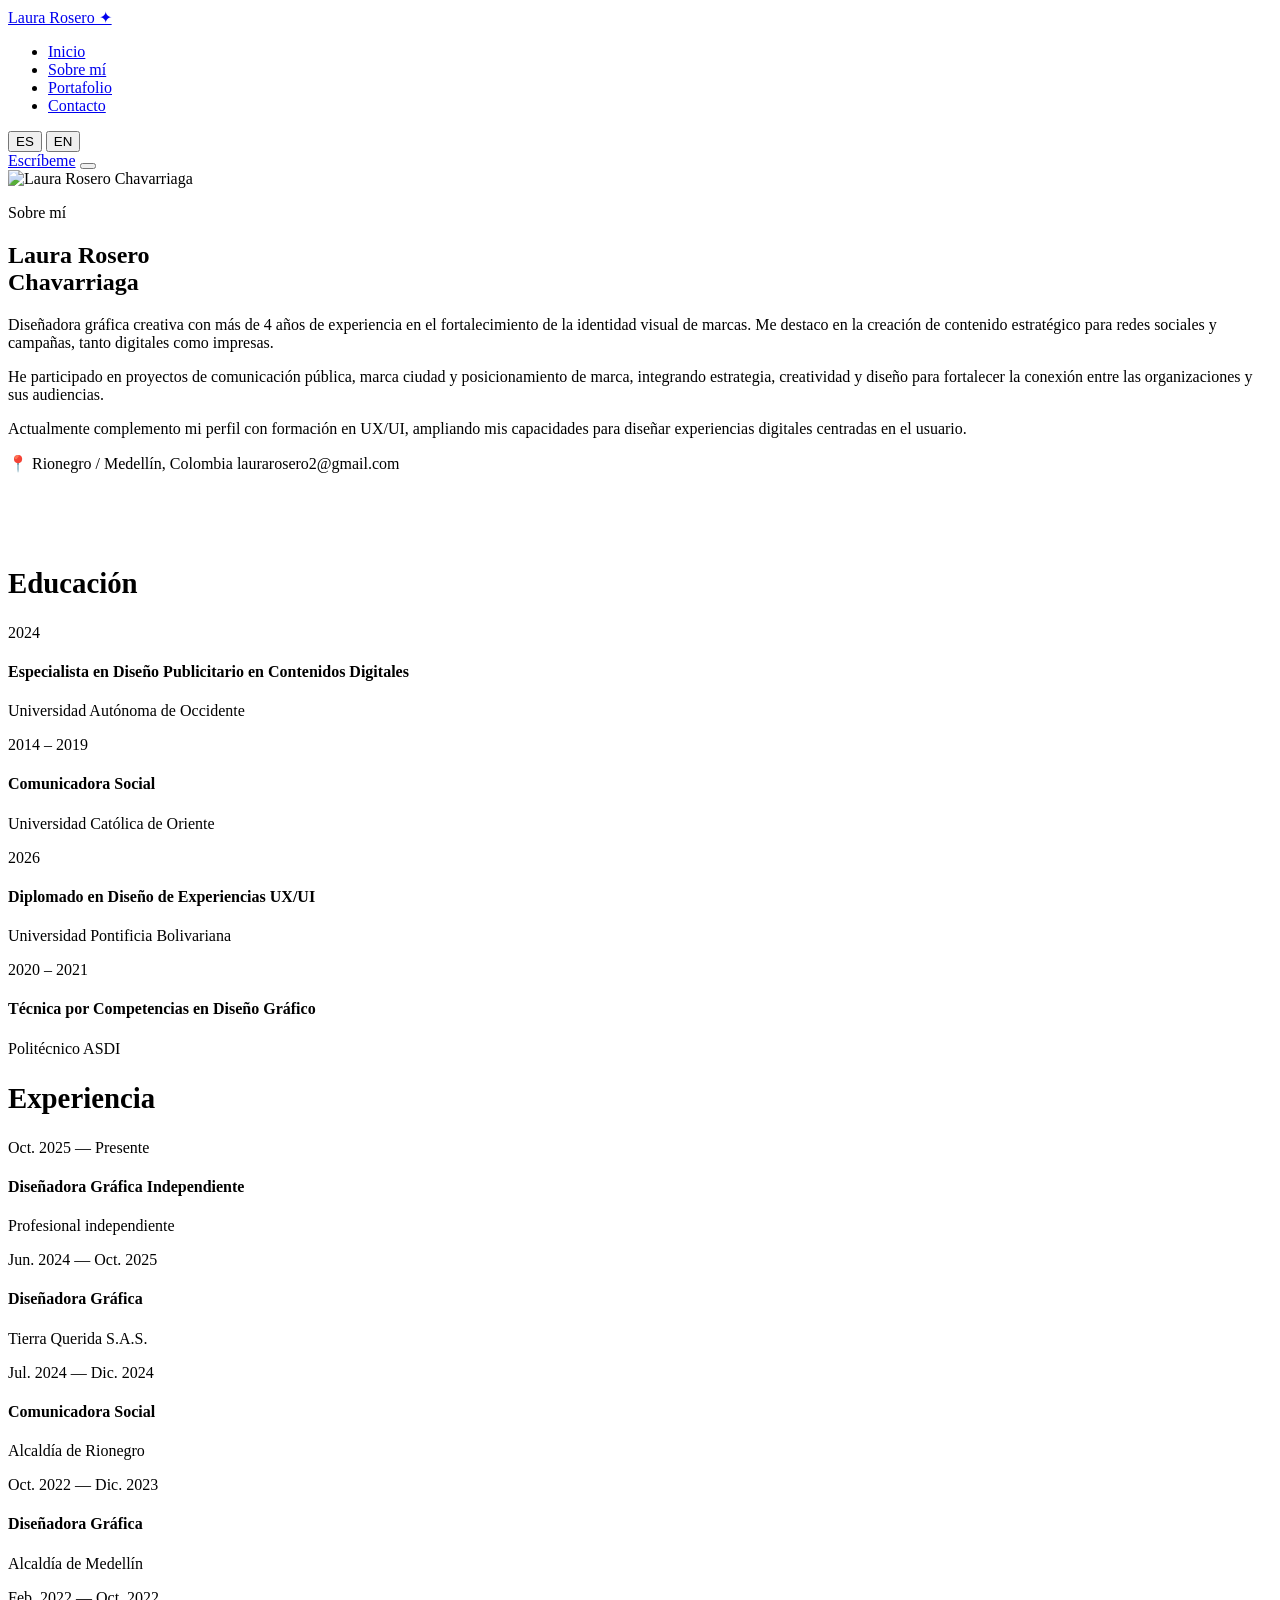
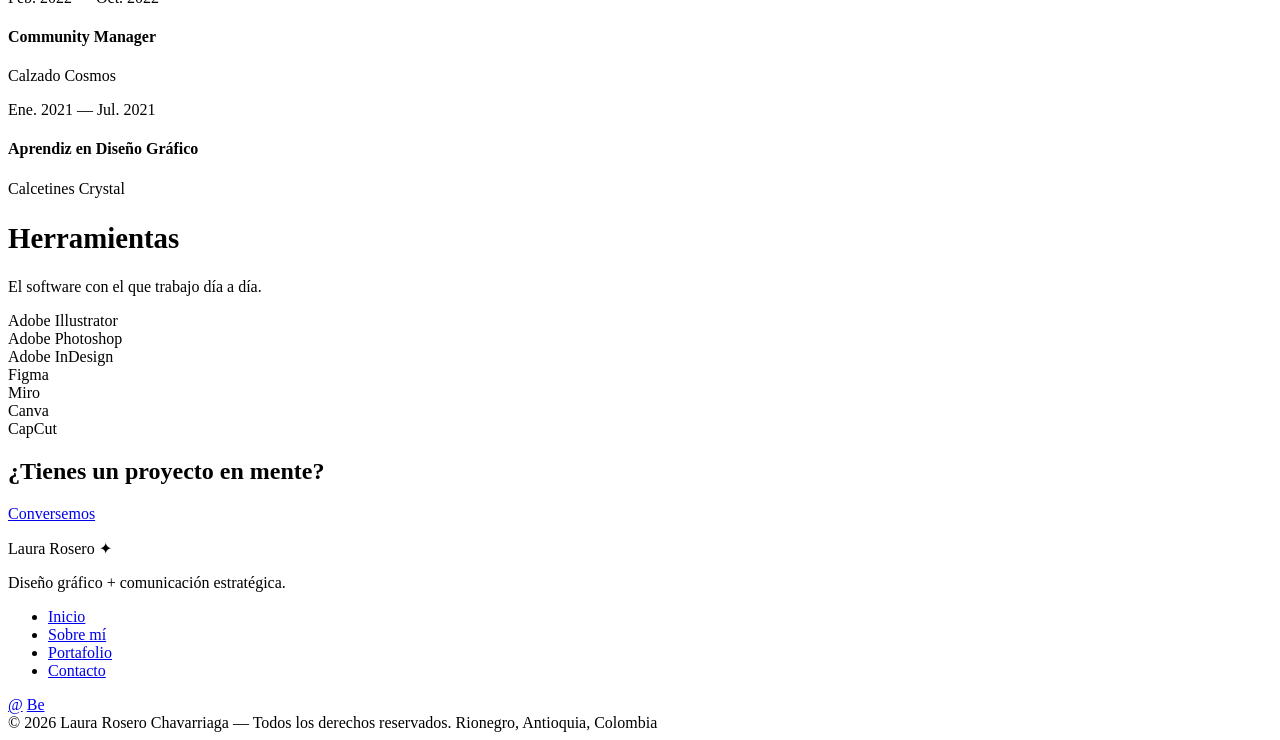
==== about.html @ a619735c "Create about.html" ====
<!DOCTYPE html>
<html lang="es">
<head>
<meta charset="UTF-8">
<meta name="viewport" content="width=device-width, initial-scale=1.0">
<title>Sobre mí — Laura Rosero Chavarriaga</title>
<meta name="description" content="Conoce a Laura Rosero Chavarriaga: comunicadora social y diseñadora gráfica, su formación, experiencia y herramientas de trabajo.">
<link rel="stylesheet" href="styles.css">
</head>
<body>

<header class="site-header">
  <div class="wrap nav">
    <a href="index.html" class="logo">Laura Rosero ✦</a>
    <ul class="nav-links">
      <li><a href="index.html" data-i18n="nav_home">Inicio</a></li>
      <li><a href="about.html" class="active" data-i18n="nav_about">Sobre mí</a></li>
      <li><a href="portfolio.html" data-i18n="nav_portfolio">Portafolio</a></li>
      <li><a href="contact.html" data-i18n="nav_contact">Contacto</a></li>
    </ul>
    <div class="nav-right">
      <div class="lang-toggle">
        <button data-lang="es">ES</button>
        <button data-lang="en">EN</button>
      </div>
      <a href="contact.html" class="nav-cta" data-i18n="nav_cta">Escríbeme</a>
      <button class="burger" aria-label="Menu"><span></span><span></span><span></span></button>
    </div>
  </div>
</header>

<section style="background:var(--pink); padding-bottom:70px;">
  <div class="wrap about-hero">
    <img src="images/laura-portrait.jpg" alt="Laura Rosero Chavarriaga">
    <div>
      <p class="eyebrow" data-i18n="about_eyebrow">Sobre mí</p>
      <h1 data-i18n="about_title">Laura Rosero<br>Chavarriaga</h1>
      <p data-i18n="about_p1">Diseñadora gráfica creativa con más de 4 años de experiencia en el fortalecimiento de la identidad visual de marcas. Me destaco en la creación de contenido estratégico para redes sociales y campañas, tanto digitales como impresas.</p>
      <p data-i18n="about_p2">He participado en proyectos de comunicación pública, marca ciudad y posicionamiento de marca, integrando estrategia, creatividad y diseño para fortalecer la conexión entre las organizaciones y sus audiencias.</p>
      <p data-i18n="about_p3">Actualmente complemento mi perfil con formación en UX/UI, ampliando mis capacidades para diseñar experiencias digitales centradas en el usuario.</p>
      <div class="pill-row">
        <span class="pill" data-i18n="about_location">📍 Rionegro / Medellín, Colombia</span>
        <span class="pill">laurarosero2@gmail.com</span>
      </div>
    </div>
  </div>
</section>

<section>
  <div class="wrap two-col">
    <div>
      <h2 class="section-title" data-i18n="edu_title" style="font-size:1.8rem;">Educación</h2>
      <div class="timeline">
        <div class="timeline-item">
          <p class="when" data-i18n="edu_1_when">2024</p>
          <h4 data-i18n="edu_1_title">Especialista en Diseño Publicitario en Contenidos Digitales</h4>
          <p data-i18n="edu_1_where">Universidad Autónoma de Occidente</p>
        </div>
        <div class="timeline-item">
          <p class="when" data-i18n="edu_2_when">2014 – 2019</p>
          <h4 data-i18n="edu_2_title">Comunicadora Social</h4>
          <p data-i18n="edu_2_where">Universidad Católica de Oriente</p>
        </div>
        <div class="timeline-item">
          <p class="when" data-i18n="edu_3_when">2026</p>
          <h4 data-i18n="edu_3_title">Diplomado en Diseño de Experiencias UX/UI</h4>
          <p data-i18n="edu_3_where">Universidad Pontificia Bolivariana</p>
        </div>
        <div class="timeline-item">
          <p class="when" data-i18n="edu_4_when">2020 – 2021</p>
          <h4 data-i18n="edu_4_title">Técnica por Competencias en Diseño Gráfico</h4>
          <p data-i18n="edu_4_where">Politécnico ASDI</p>
        </div>
      </div>
    </div>

    <div>
      <h2 class="section-title" data-i18n="exp_title" style="font-size:1.8rem;">Experiencia</h2>
      <div class="timeline">
        <div class="timeline-item">
          <p class="when" data-i18n="exp_1_when">Oct. 2025 — Presente</p>
          <h4 data-i18n="exp_1_title">Diseñadora Gráfica Independiente</h4>
          <p data-i18n="exp_1_where">Profesional independiente</p>
        </div>
        <div class="timeline-item">
          <p class="when" data-i18n="exp_2_when">Jun. 2024 — Oct. 2025</p>
          <h4 data-i18n="exp_2_title">Diseñadora Gráfica</h4>
          <p data-i18n="exp_2_where">Tierra Querida S.A.S.</p>
        </div>
        <div class="timeline-item">
          <p class="when" data-i18n="exp_3_when">Jul. 2024 — Dic. 2024</p>
          <h4 data-i18n="exp_3_title">Comunicadora Social</h4>
          <p data-i18n="exp_3_where">Alcaldía de Rionegro</p>
        </div>
        <div class="timeline-item">
          <p class="when" data-i18n="exp_4_when">Oct. 2022 — Dic. 2023</p>
          <h4 data-i18n="exp_4_title">Diseñadora Gráfica</h4>
          <p data-i18n="exp_4_where">Alcaldía de Medellín</p>
        </div>
        <div class="timeline-item">
          <p class="when" data-i18n="exp_5_when">Feb. 2022 — Oct. 2022</p>
          <h4 data-i18n="exp_5_title">Community Manager</h4>
          <p data-i18n="exp_5_where">Calzado Cosmos</p>
        </div>
        <div class="timeline-item">
          <p class="when" data-i18n="exp_6_when">Ene. 2021 — Jul. 2021</p>
          <h4 data-i18n="exp_6_title">Aprendiz en Diseño Gráfico</h4>
          <p data-i18n="exp_6_where">Calcetines Crystal</p>
        </div>
      </div>
    </div>
  </div>
</section>

<section style="padding-top:0;">
  <div class="wrap">
    <h2 class="section-title" data-i18n="tools_title" style="font-size:1.8rem;">Herramientas</h2>
    <p class="section-desc" data-i18n="tools_desc">El software con el que trabajo día a día.</p>
    <div class="tools-grid">
      <div class="tool-card">Adobe Illustrator</div>
      <div class="tool-card">Adobe Photoshop</div>
      <div class="tool-card">Adobe InDesign</div>
      <div class="tool-card">Figma</div>
      <div class="tool-card">Miro</div>
      <div class="tool-card">Canva</div>
      <div class="tool-card">CapCut</div>
    </div>
  </div>
</section>

<section style="padding-top:0;">
  <div class="wrap">
    <div class="cta-band">
      <h2 data-i18n="cta_band_title">¿Tienes un proyecto en mente?</h2>
      <a href="contact.html" class="btn btn-primary" data-i18n="cta_band_btn">Conversemos</a>
    </div>
  </div>
</section>

<footer class="site-footer">
  <div class="wrap">
    <div class="footer-grid">
      <div>
        <p class="footer-name">Laura Rosero ✦</p>
        <p data-i18n="footer_tagline" style="color:var(--charcoal-soft); margin-top:6px;">Diseño gráfico + comunicación estratégica.</p>
      </div>
      <ul class="footer-links">
        <li><a href="index.html" data-i18n="nav_home">Inicio</a></li>
        <li><a href="about.html" data-i18n="nav_about">Sobre mí</a></li>
        <li><a href="portfolio.html" data-i18n="nav_portfolio">Portafolio</a></li>
        <li><a href="contact.html" data-i18n="nav_contact">Contacto</a></li>
      </ul>
      <div class="footer-social">
        <a class="social-pill" href="mailto:laurarosero2@gmail.com" aria-label="Email">@</a>
        <a class="social-pill" href="#" aria-label="Behance">Be</a>
      </div>
    </div>
    <div class="footer-bottom">
      <span>© 2026 Laura Rosero Chavarriaga — <span data-i18n="footer_rights">Todos los derechos reservados.</span></span>
      <span>Rionegro, Antioquia, Colombia</span>
    </div>
  </div>
</footer>

<script src="i18n.js"></script>
</body>
</html>
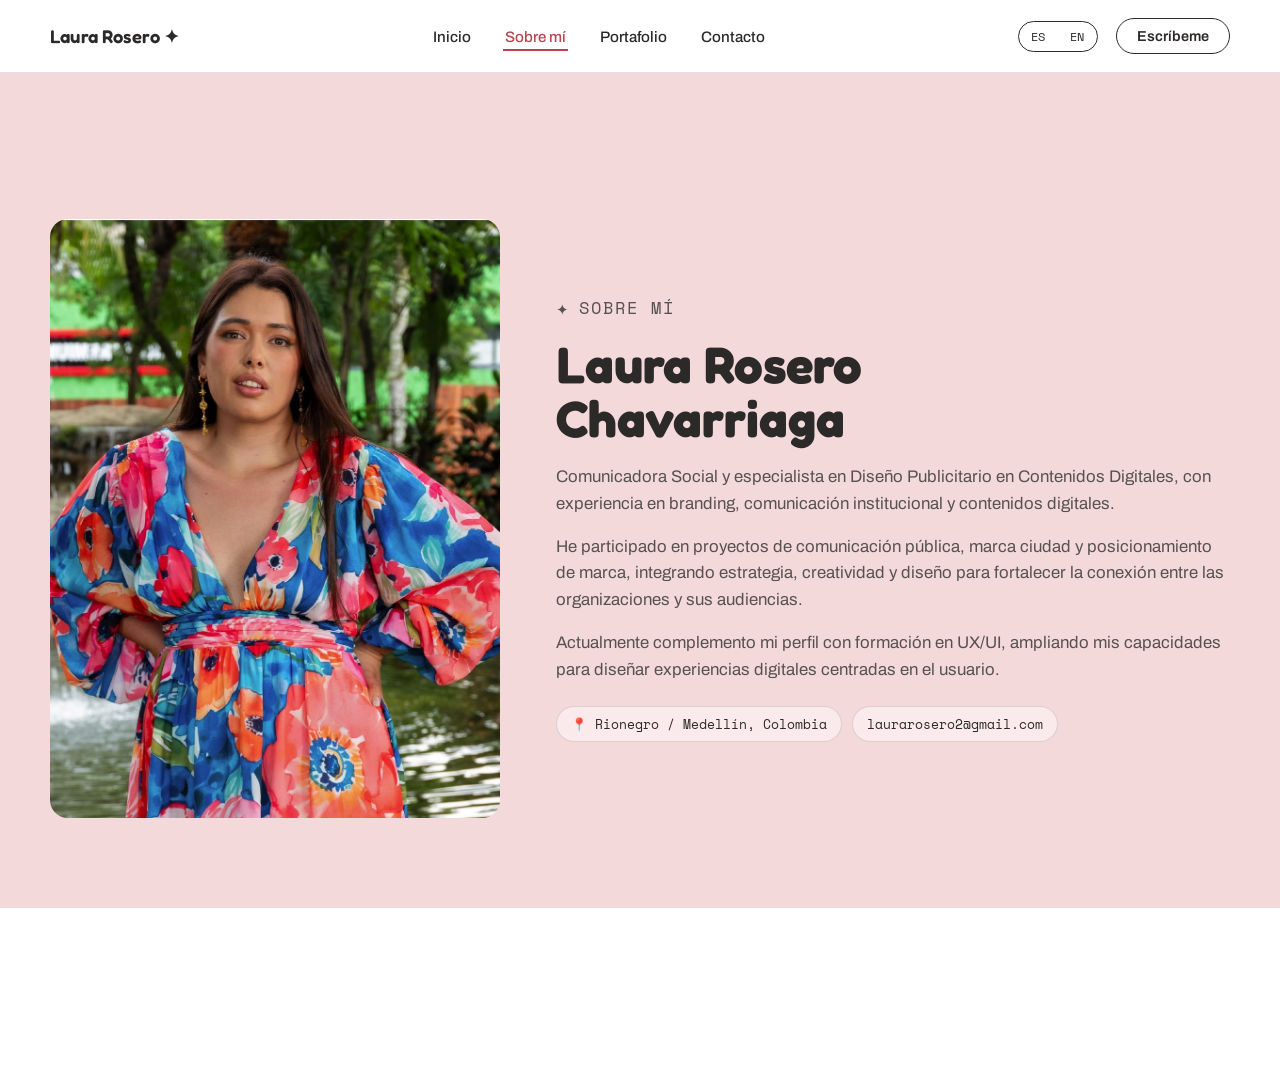
==== commit a0e2bf24: "Update about.html" ====
--- a/about.html
+++ b/about.html
@@ -35,7 +35,7 @@
     <div>
       <p class="eyebrow" data-i18n="about_eyebrow">Sobre mí</p>
       <h1 data-i18n="about_title">Laura Rosero<br>Chavarriaga</h1>
-      <p data-i18n="about_p1">Diseñadora gráfica creativa con más de 4 años de experiencia en el fortalecimiento de la identidad visual de marcas. Me destaco en la creación de contenido estratégico para redes sociales y campañas, tanto digitales como impresas.</p>
+      <p data-i18n="about_p1">Comunicadora Social y especialista en Diseño Publicitario en Contenidos Digitales, con experiencia en branding, comunicación institucional y contenidos digitales.</p>
       <p data-i18n="about_p2">He participado en proyectos de comunicación pública, marca ciudad y posicionamiento de marca, integrando estrategia, creatividad y diseño para fortalecer la conexión entre las organizaciones y sus audiencias.</p>
       <p data-i18n="about_p3">Actualmente complemento mi perfil con formación en UX/UI, ampliando mis capacidades para diseñar experiencias digitales centradas en el usuario.</p>
       <div class="pill-row">
@@ -47,121 +47,3 @@
 </section>
 
 <section>
-  <div class="wrap two-col">
-    <div>
-      <h2 class="section-title" data-i18n="edu_title" style="font-size:1.8rem;">Educación</h2>
-      <div class="timeline">
-        <div class="timeline-item">
-          <p class="when" data-i18n="edu_1_when">2024</p>
-          <h4 data-i18n="edu_1_title">Especialista en Diseño Publicitario en Contenidos Digitales</h4>
-          <p data-i18n="edu_1_where">Universidad Autónoma de Occidente</p>
-        </div>
-        <div class="timeline-item">
-          <p class="when" data-i18n="edu_2_when">2014 – 2019</p>
-          <h4 data-i18n="edu_2_title">Comunicadora Social</h4>
-          <p data-i18n="edu_2_where">Universidad Católica de Oriente</p>
-        </div>
-        <div class="timeline-item">
-          <p class="when" data-i18n="edu_3_when">2026</p>
-          <h4 data-i18n="edu_3_title">Diplomado en Diseño de Experiencias UX/UI</h4>
-          <p data-i18n="edu_3_where">Universidad Pontificia Bolivariana</p>
-        </div>
-        <div class="timeline-item">
-          <p class="when" data-i18n="edu_4_when">2020 – 2021</p>
-          <h4 data-i18n="edu_4_title">Técnica por Competencias en Diseño Gráfico</h4>
-          <p data-i18n="edu_4_where">Politécnico ASDI</p>
-        </div>
-      </div>
-    </div>
-
-    <div>
-      <h2 class="section-title" data-i18n="exp_title" style="font-size:1.8rem;">Experiencia</h2>
-      <div class="timeline">
-        <div class="timeline-item">
-          <p class="when" data-i18n="exp_1_when">Oct. 2025 — Presente</p>
-          <h4 data-i18n="exp_1_title">Diseñadora Gráfica Independiente</h4>
-          <p data-i18n="exp_1_where">Profesional independiente</p>
-        </div>
-        <div class="timeline-item">
-          <p class="when" data-i18n="exp_2_when">Jun. 2024 — Oct. 2025</p>
-          <h4 data-i18n="exp_2_title">Diseñadora Gráfica</h4>
-          <p data-i18n="exp_2_where">Tierra Querida S.A.S.</p>
-        </div>
-        <div class="timeline-item">
-          <p class="when" data-i18n="exp_3_when">Jul. 2024 — Dic. 2024</p>
-          <h4 data-i18n="exp_3_title">Comunicadora Social</h4>
-          <p data-i18n="exp_3_where">Alcaldía de Rionegro</p>
-        </div>
-        <div class="timeline-item">
-          <p class="when" data-i18n="exp_4_when">Oct. 2022 — Dic. 2023</p>
-          <h4 data-i18n="exp_4_title">Diseñadora Gráfica</h4>
-          <p data-i18n="exp_4_where">Alcaldía de Medellín</p>
-        </div>
-        <div class="timeline-item">
-          <p class="when" data-i18n="exp_5_when">Feb. 2022 — Oct. 2022</p>
-          <h4 data-i18n="exp_5_title">Community Manager</h4>
-          <p data-i18n="exp_5_where">Calzado Cosmos</p>
-        </div>
-        <div class="timeline-item">
-          <p class="when" data-i18n="exp_6_when">Ene. 2021 — Jul. 2021</p>
-          <h4 data-i18n="exp_6_title">Aprendiz en Diseño Gráfico</h4>
-          <p data-i18n="exp_6_where">Calcetines Crystal</p>
-        </div>
-      </div>
-    </div>
-  </div>
-</section>
-
-<section style="padding-top:0;">
-  <div class="wrap">
-    <h2 class="section-title" data-i18n="tools_title" style="font-size:1.8rem;">Herramientas</h2>
-    <p class="section-desc" data-i18n="tools_desc">El software con el que trabajo día a día.</p>
-    <div class="tools-grid">
-      <div class="tool-card">Adobe Illustrator</div>
-      <div class="tool-card">Adobe Photoshop</div>
-      <div class="tool-card">Adobe InDesign</div>
-      <div class="tool-card">Figma</div>
-      <div class="tool-card">Miro</div>
-      <div class="tool-card">Canva</div>
-      <div class="tool-card">CapCut</div>
-    </div>
-  </div>
-</section>
-
-<section style="padding-top:0;">
-  <div class="wrap">
-    <div class="cta-band">
-      <h2 data-i18n="cta_band_title">¿Tienes un proyecto en mente?</h2>
-      <a href="contact.html" class="btn btn-primary" data-i18n="cta_band_btn">Conversemos</a>
-    </div>
-  </div>
-</section>
-
-<footer class="site-footer">
-  <div class="wrap">
-    <div class="footer-grid">
-      <div>
-        <p class="footer-name">Laura Rosero ✦</p>
-        <p data-i18n="footer_tagline" style="color:var(--charcoal-soft); margin-top:6px;">Diseño gráfico + comunicación estratégica.</p>
-      </div>
-      <ul class="footer-links">
-        <li><a href="index.html" data-i18n="nav_home">Inicio</a></li>
-        <li><a href="about.html" data-i18n="nav_about">Sobre mí</a></li>
-        <li><a href="portfolio.html" data-i18n="nav_portfolio">Portafolio</a></li>
-        <li><a href="contact.html" data-i18n="nav_contact">Contacto</a></li>
-      </ul>
-      <div class="footer-social">
-        <a class="social-pill" href="mailto:laurarosero2@gmail.com" aria-label="Email">@</a>
-        <a class="social-pill" href="#" aria-label="Behance">Be</a>
-      </div>
-    </div>
-    <div class="footer-bottom">
-      <span>© 2026 Laura Rosero Chavarriaga — <span data-i18n="footer_rights">Todos los derechos reservados.</span></span>
-      <span>Rionegro, Antioquia, Colombia</span>
-    </div>
-  </div>
-</footer>
-
-<script src="i18n.js"></script>
-</body>
-</html>
--- a/styles.css
+++ b/styles.css
@@ -0,0 +1,639 @@
+/* ===========================================================
+   Laura Rosero — Portfolio site
+   Palette: blush pink / charcoal / white, taken straight from
+   Laura's own PDF portfolio deck.
+   =========================================================== */
+
+@import url('https://fonts.googleapis.com/css2?family=Fredoka:wght@500;600;700&family=Archivo:ital,wght@0,400;0,500;0,600;0,700;1,400&family=Space+Mono:wght@400;700&display=swap');
+
+:root{
+  --pink: #f4d9db;
+  --pink-soft: #faeaeb;
+  --pink-deep: #e7b3b8;
+  --charcoal: #2c2a29;
+  --charcoal-soft: #57524f;
+  --white: #ffffff;
+  --line: rgba(44,42,41,0.14);
+  --accent: #b5464f; /* deep rose, used sparingly for CTAs/links on hover */
+
+  --font-display: 'Fredoka', ui-rounded, sans-serif;
+  --font-body: 'Archivo', 'Helvetica Neue', Arial, sans-serif;
+  --font-mono: 'Space Mono', monospace;
+
+  --maxw: 1180px;
+}
+
+*{ box-sizing: border-box; }
+html{ scroll-behavior: smooth; }
+
+body{
+  margin:0;
+  font-family: var(--font-body);
+  color: var(--charcoal);
+  background: var(--white);
+  -webkit-font-smoothing: antialiased;
+}
+
+img{ max-width:100%; display:block; }
+a{ color:inherit; text-decoration:none; }
+
+.wrap{
+  max-width: var(--maxw);
+  margin: 0 auto;
+  padding: 0 32px;
+}
+
+/* ---------- focus states ---------- */
+a:focus-visible, button:focus-visible{
+  outline: 2px solid var(--charcoal);
+  outline-offset: 3px;
+}
+
+@media (prefers-reduced-motion: reduce){
+  *{ animation-duration: 0.01ms !important; animation-iteration-count: 1 !important; transition-duration: 0.01ms !important; scroll-behavior: auto !important; }
+}
+
+/* ---------- header / nav ---------- */
+.site-header{
+  position: sticky;
+  top:0;
+  z-index: 50;
+  background: rgba(255,255,255,0.88);
+  backdrop-filter: blur(10px);
+  border-bottom: 1px solid var(--line);
+}
+
+.nav{
+  display:flex;
+  align-items:center;
+  justify-content: space-between;
+  padding: 18px 0;
+}
+
+.logo{
+  font-family: var(--font-display);
+  font-weight:600;
+  font-size: 1.15rem;
+  letter-spacing: 0.01em;
+}
+
+.nav-links{
+  display:flex;
+  align-items:center;
+  gap: 30px;
+  list-style:none;
+  margin:0; padding:0;
+}
+
+.nav-links a{
+  font-size: 0.95rem;
+  font-weight: 500;
+  position: relative;
+  padding: 4px 2px;
+}
+
+.nav-links a.active{ color: var(--accent); }
+
+.nav-links a::after{
+  content:"";
+  position:absolute;
+  left:0; right:0; bottom:-2px;
+  height:2px;
+  background: var(--accent);
+  transform: scaleX(0);
+  transform-origin: left;
+  transition: transform .25s ease;
+}
+.nav-links a:hover::after, .nav-links a.active::after{ transform: scaleX(1); }
+
+.lang-toggle{
+  display:flex;
+  border:1px solid var(--charcoal);
+  border-radius: 999px;
+  overflow:hidden;
+  font-family: var(--font-mono);
+  font-size: 0.72rem;
+}
+.lang-toggle button{
+  background:none; border:none; cursor:pointer;
+  padding: 6px 12px;
+  color: var(--charcoal);
+  font-family: inherit;
+  font-size: inherit;
+  letter-spacing: 0.05em;
+}
+.lang-toggle button.active{
+  background: var(--charcoal);
+  color: var(--white);
+}
+
+.nav-cta{
+  display:inline-block;
+  border: 1.5px solid var(--charcoal);
+  border-radius: 999px;
+  padding: 9px 20px;
+  font-size: 0.9rem;
+  font-weight: 600;
+  transition: background .2s ease, color .2s ease;
+}
+.nav-cta:hover{ background: var(--charcoal); color: var(--white); }
+
+.nav-right{ display:flex; align-items:center; gap:18px; }
+
+.burger{
+  display:none;
+  background:none;
+  border:none;
+  cursor:pointer;
+  padding: 6px;
+}
+.burger span{
+  display:block;
+  width:24px; height:2px;
+  background: var(--charcoal);
+  margin: 5px 0;
+}
+
+/* ---------- footer ---------- */
+.site-footer{
+  border-top: 1px solid var(--line);
+  padding: 48px 0 32px;
+  margin-top: 120px;
+}
+.footer-grid{
+  display:flex;
+  flex-wrap:wrap;
+  gap: 24px;
+  justify-content:space-between;
+  align-items:flex-end;
+}
+.footer-name{
+  font-family: var(--font-display);
+  font-weight:600;
+  font-size: 1.4rem;
+}
+.footer-links{
+  display:flex;
+  gap: 22px;
+  list-style:none;
+  padding:0; margin:0;
+  font-size: 0.92rem;
+}
+.footer-social{
+  display:flex;
+  gap:14px;
+}
+.social-pill{
+  width:38px; height:38px;
+  border-radius:50%;
+  border: 1px solid var(--charcoal);
+  display:flex; align-items:center; justify-content:center;
+  font-size: 0.8rem;
+  transition: background .2s ease, color .2s ease;
+}
+.social-pill:hover{ background: var(--charcoal); color:var(--white); }
+.footer-bottom{
+  margin-top: 34px;
+  padding-top: 18px;
+  border-top: 1px solid var(--line);
+  font-size: 0.78rem;
+  color: var(--charcoal-soft);
+  font-family: var(--font-mono);
+  display:flex;
+  justify-content:space-between;
+  flex-wrap:wrap;
+  gap:10px;
+}
+
+/* ---------- eyebrow / labels ---------- */
+.eyebrow{
+  font-family: var(--font-mono);
+  font-size: 0.76rem;
+  letter-spacing: 0.12em;
+  text-transform: uppercase;
+  color: var(--accent);
+  display:flex;
+  align-items:center;
+  gap:8px;
+}
+.eyebrow::before{
+  content:"✦";
+  font-size: 0.9em;
+}
+
+/* ---------- hero ---------- */
+.hero{
+  background: var(--pink);
+  padding: 64px 0 56px;
+}
+.hero-inner{
+  display:grid;
+  grid-template-columns: 1.15fr 0.85fr;
+  gap: 48px;
+  align-items:center;
+  padding-top: 30px;
+}
+.hero h1{
+  font-family: var(--font-display);
+  font-weight: 700;
+  font-size: clamp(2.6rem, 5.4vw, 4.6rem);
+  line-height: 0.98;
+  margin: 14px 0 20px;
+  letter-spacing: -0.01em;
+}
+.hero p.lede{
+  font-size: 1.1rem;
+  max-width: 46ch;
+  color: var(--charcoal-soft);
+  margin: 0 0 28px;
+  line-height:1.55;
+}
+.hero-actions{ display:flex; gap:14px; flex-wrap:wrap; }
+
+.btn{
+  display:inline-flex;
+  align-items:center;
+  gap:8px;
+  font-weight:600;
+  font-size: 0.95rem;
+  padding: 13px 26px;
+  border-radius: 999px;
+  border: 1.5px solid var(--charcoal);
+  cursor:pointer;
+  transition: transform .2s ease, background .2s ease, color .2s ease;
+}
+.btn-primary{ background: var(--charcoal); color: var(--white); }
+.btn-primary:hover{ transform: translateY(-2px); }
+.btn-ghost:hover{ background: var(--charcoal); color: var(--white); }
+
+.hero-photo{
+  position: relative;
+}
+.hero-photo img{
+  border-radius: 18px;
+  width:100%;
+  aspect-ratio: 4/5;
+  object-fit: cover;
+  object-position: top;
+}
+.hero-tag{
+  position:absolute;
+  bottom: -18px; left: -18px;
+  background: var(--charcoal);
+  color: var(--white);
+  border-radius: 14px;
+  padding: 14px 18px;
+  font-family: var(--font-mono);
+  font-size: 0.78rem;
+  line-height:1.5;
+  box-shadow: 0 12px 30px rgba(0,0,0,0.18);
+}
+
+.services-strip{
+  border-top: 1px solid rgba(44,42,41,0.18);
+  margin-top: 44px;
+  padding-top: 18px;
+  font-family: var(--font-mono);
+  font-size: 0.82rem;
+  letter-spacing: 0.02em;
+  color: var(--charcoal-soft);
+}
+
+/* ---------- section shells ---------- */
+section{ padding: 90px 0; }
+.section-head{
+  display:flex;
+  justify-content:space-between;
+  align-items:flex-end;
+  gap: 24px;
+  margin-bottom: 44px;
+  flex-wrap:wrap;
+}
+h2.section-title{
+  font-family: var(--font-display);
+  font-weight: 600;
+  font-size: clamp(2rem, 3.6vw, 3rem);
+  margin: 10px 0 0;
+  line-height:1;
+}
+.section-desc{
+  max-width: 42ch;
+  color: var(--charcoal-soft);
+  font-size: 1rem;
+  line-height:1.55;
+}
+
+/* ---------- work grid (home teaser) ---------- */
+.work-grid{
+  display:grid;
+  grid-template-columns: repeat(3, 1fr);
+  gap: 22px;
+}
+.work-card{
+  display:block;
+  border-radius: 16px;
+  overflow:hidden;
+  background: var(--pink-soft);
+  border: 1px solid var(--line);
+  transition: transform .25s ease, box-shadow .25s ease;
+}
+.work-card:hover{ transform: translateY(-6px); box-shadow: 0 18px 34px rgba(44,42,41,0.14); }
+.work-card .thumb{
+  aspect-ratio: 4/3;
+  overflow:hidden;
+}
+.work-card .thumb img{ width:100%; height:100%; object-fit:cover; transition: transform .5s ease; }
+.work-card:hover .thumb img{ transform: scale(1.06); }
+.work-card .meta{ padding: 18px 20px 22px; }
+.work-card .cat{
+  font-family: var(--font-mono);
+  font-size: 0.72rem;
+  text-transform: uppercase;
+  letter-spacing: 0.08em;
+  color: var(--accent);
+}
+.work-card h3{
+  font-family: var(--font-display);
+  font-weight:600;
+  font-size: 1.2rem;
+  margin: 6px 0 0;
+}
+
+/* ---------- method / values (dark strip) ---------- */
+.method{
+  background: var(--charcoal);
+  color: var(--white);
+}
+.method .section-desc{ color: rgba(255,255,255,0.65); }
+.method h2.section-title{ color: var(--white); }
+.method-list{
+  border-top: 1px solid rgba(255,255,255,0.16);
+}
+.method-item{
+  border-bottom: 1px solid rgba(255,255,255,0.16);
+  padding: 26px 4px;
+  display:flex;
+  align-items:center;
+  justify-content: space-between;
+  gap: 20px;
+}
+.method-item .num{
+  font-family: var(--font-mono);
+  color: rgba(255,255,255,0.4);
+  font-size: 0.85rem;
+  width: 46px;
+  flex-shrink:0;
+}
+.method-item h4{
+  font-family: var(--font-display);
+  font-weight: 600;
+  font-size: 1.35rem;
+  margin:0;
+  flex: 1;
+}
+.method-item p{
+  margin:0;
+  max-width: 40ch;
+  color: rgba(255,255,255,0.65);
+  font-size: 0.95rem;
+  text-align:right;
+}
+
+/* ---------- stats / cta band ---------- */
+.cta-band{
+  background: var(--pink);
+  border-radius: 24px;
+  padding: 56px;
+  display:flex;
+  justify-content: space-between;
+  align-items:center;
+  gap: 30px;
+  flex-wrap:wrap;
+}
+.cta-band h2{
+  font-family: var(--font-display);
+  font-weight:600;
+  font-size: clamp(1.7rem, 3vw, 2.4rem);
+  margin:0;
+  max-width: 20ch;
+}
+
+/* ---------- about page ---------- */
+.about-hero{
+  display:grid;
+  grid-template-columns: 0.8fr 1.2fr;
+  gap: 56px;
+  align-items:center;
+  padding: 56px 0 20px;
+}
+.about-hero img{
+  border-radius: 18px;
+  aspect-ratio: 3/4;
+  object-fit: cover;
+  object-position: top;
+}
+.about-hero h1{
+  font-family: var(--font-display);
+  font-weight:700;
+  font-size: clamp(2.2rem, 4vw, 3.2rem);
+  line-height:1.05;
+  margin: 10px 0 18px;
+}
+.about-hero p{
+  font-size: 1.05rem;
+  line-height:1.6;
+  color: var(--charcoal-soft);
+  margin: 0 0 16px;
+}
+.pill-row{
+  display:flex; gap:10px; flex-wrap:wrap; margin-top: 22px;
+}
+.pill{
+  border: 1px solid var(--line);
+  border-radius: 999px;
+  padding: 7px 14px;
+  font-size: 0.82rem;
+  font-family: var(--font-mono);
+  background: var(--pink-soft);
+}
+
+.two-col{
+  display:grid;
+  grid-template-columns: 1fr 1fr;
+  gap: 60px;
+}
+.timeline{
+  border-top: 1px solid var(--line);
+}
+.timeline-item{
+  border-bottom: 1px solid var(--line);
+  padding: 22px 0;
+}
+.timeline-item .when{
+  font-family: var(--font-mono);
+  font-size: 0.76rem;
+  color: var(--accent);
+  text-transform: uppercase;
+  letter-spacing: 0.06em;
+}
+.timeline-item h4{
+  font-family: var(--font-display);
+  font-weight:600;
+  font-size: 1.15rem;
+  margin: 6px 0 2px;
+}
+.timeline-item p{
+  margin:0;
+  color: var(--charcoal-soft);
+  font-size: 0.92rem;
+}
+
+.tools-grid{
+  display:grid;
+  grid-template-columns: repeat(3,1fr);
+  gap: 14px;
+  margin-top: 18px;
+}
+.tool-card{
+  border:1px solid var(--line);
+  border-radius: 14px;
+  padding: 18px 16px;
+  background: var(--pink-soft);
+  font-weight:600;
+  font-size: 0.92rem;
+}
+
+/* ---------- portfolio page ---------- */
+.filter-row{
+  display:flex;
+  gap:10px;
+  flex-wrap:wrap;
+  margin-bottom: 46px;
+}
+.filter-btn{
+  border: 1px solid var(--charcoal);
+  border-radius: 999px;
+  padding: 9px 18px;
+  font-size: 0.86rem;
+  font-weight: 600;
+  background: none;
+  cursor:pointer;
+  font-family: var(--font-body);
+  transition: background .2s ease, color .2s ease;
+}
+.filter-btn.active, .filter-btn:hover{ background: var(--charcoal); color: var(--white); }
+
+.portfolio-grid{
+  display:grid;
+  grid-template-columns: repeat(2, 1fr);
+  gap: 26px;
+}
+.portfolio-card{
+  border-radius: 18px;
+  overflow:hidden;
+  border: 1px solid var(--line);
+  background: var(--pink-soft);
+}
+.portfolio-card .thumb{ aspect-ratio: 3/2; overflow:hidden; }
+.portfolio-card .thumb img{ width:100%; height:100%; object-fit:cover; }
+.portfolio-card .meta{ padding: 20px 22px 24px; }
+.portfolio-card .cat{
+  font-family: var(--font-mono);
+  font-size: 0.72rem;
+  text-transform:uppercase;
+  letter-spacing:0.08em;
+  color: var(--accent);
+}
+.portfolio-card h3{
+  font-family: var(--font-display);
+  font-weight:600;
+  font-size: 1.3rem;
+  margin: 6px 0 8px;
+}
+.portfolio-card p{
+  margin:0;
+  color: var(--charcoal-soft);
+  font-size: 0.92rem;
+  line-height:1.5;
+}
+.portfolio-card.hidden{ display:none; }
+
+/* ---------- contact page ---------- */
+.contact-grid{
+  display:grid;
+  grid-template-columns: 1fr 1fr;
+  gap: 60px;
+  align-items:start;
+}
+.contact-card{
+  border: 1px solid var(--line);
+  border-radius: 18px;
+  padding: 26px 24px;
+  background: var(--pink-soft);
+  margin-bottom: 16px;
+}
+.contact-card .label{
+  font-family: var(--font-mono);
+  font-size: 0.74rem;
+  text-transform:uppercase;
+  letter-spacing:0.08em;
+  color: var(--accent);
+}
+.contact-card .value{
+  font-family: var(--font-display);
+  font-weight: 600;
+  font-size: 1.15rem;
+  margin-top: 6px;
+}
+
+form.contact-form{ display:flex; flex-direction:column; gap:16px; }
+.field label{
+  display:block;
+  font-size: 0.85rem;
+  font-weight:600;
+  margin-bottom: 6px;
+}
+.field input, .field textarea{
+  width:100%;
+  border: 1px solid var(--charcoal);
+  border-radius: 10px;
+  padding: 12px 14px;
+  font-family: var(--font-body);
+  font-size: 0.95rem;
+  background: var(--white);
+}
+.field textarea{ min-height: 130px; resize: vertical; }
+.form-note{
+  font-size: 0.8rem;
+  color: var(--charcoal-soft);
+}
+
+/* ---------- responsive ---------- */
+@media (max-width: 880px){
+  .hero-inner, .about-hero, .two-col, .contact-grid{ grid-template-columns: 1fr; }
+  .hero-photo{ order:-1; max-width: 320px; margin: 0 auto; }
+  .work-grid, .portfolio-grid, .tools-grid{ grid-template-columns: repeat(2,1fr); }
+  .nav-links{
+    position: fixed;
+    top: 66px; left:0; right:0;
+    background: var(--white);
+    flex-direction: column;
+    align-items:flex-start;
+    padding: 20px 24px 28px;
+    gap: 16px;
+    border-bottom: 1px solid var(--line);
+    transform: translateY(-130%);
+    transition: transform .25s ease;
+  }
+  .nav-links.open{ transform: translateY(0); }
+  .burger{ display:block; }
+  .nav-cta{ display:none; }
+  .method-item{ flex-direction:column; align-items:flex-start; gap:8px; }
+  .method-item p{ text-align:left; }
+  .cta-band{ flex-direction:column; align-items:flex-start; }
+}
+@media (max-width: 560px){
+  .work-grid, .portfolio-grid, .tools-grid{ grid-template-columns: 1fr; }
+  .wrap{ padding: 0 20px; }
+  .cta-band{ padding: 34px 26px; }
+}
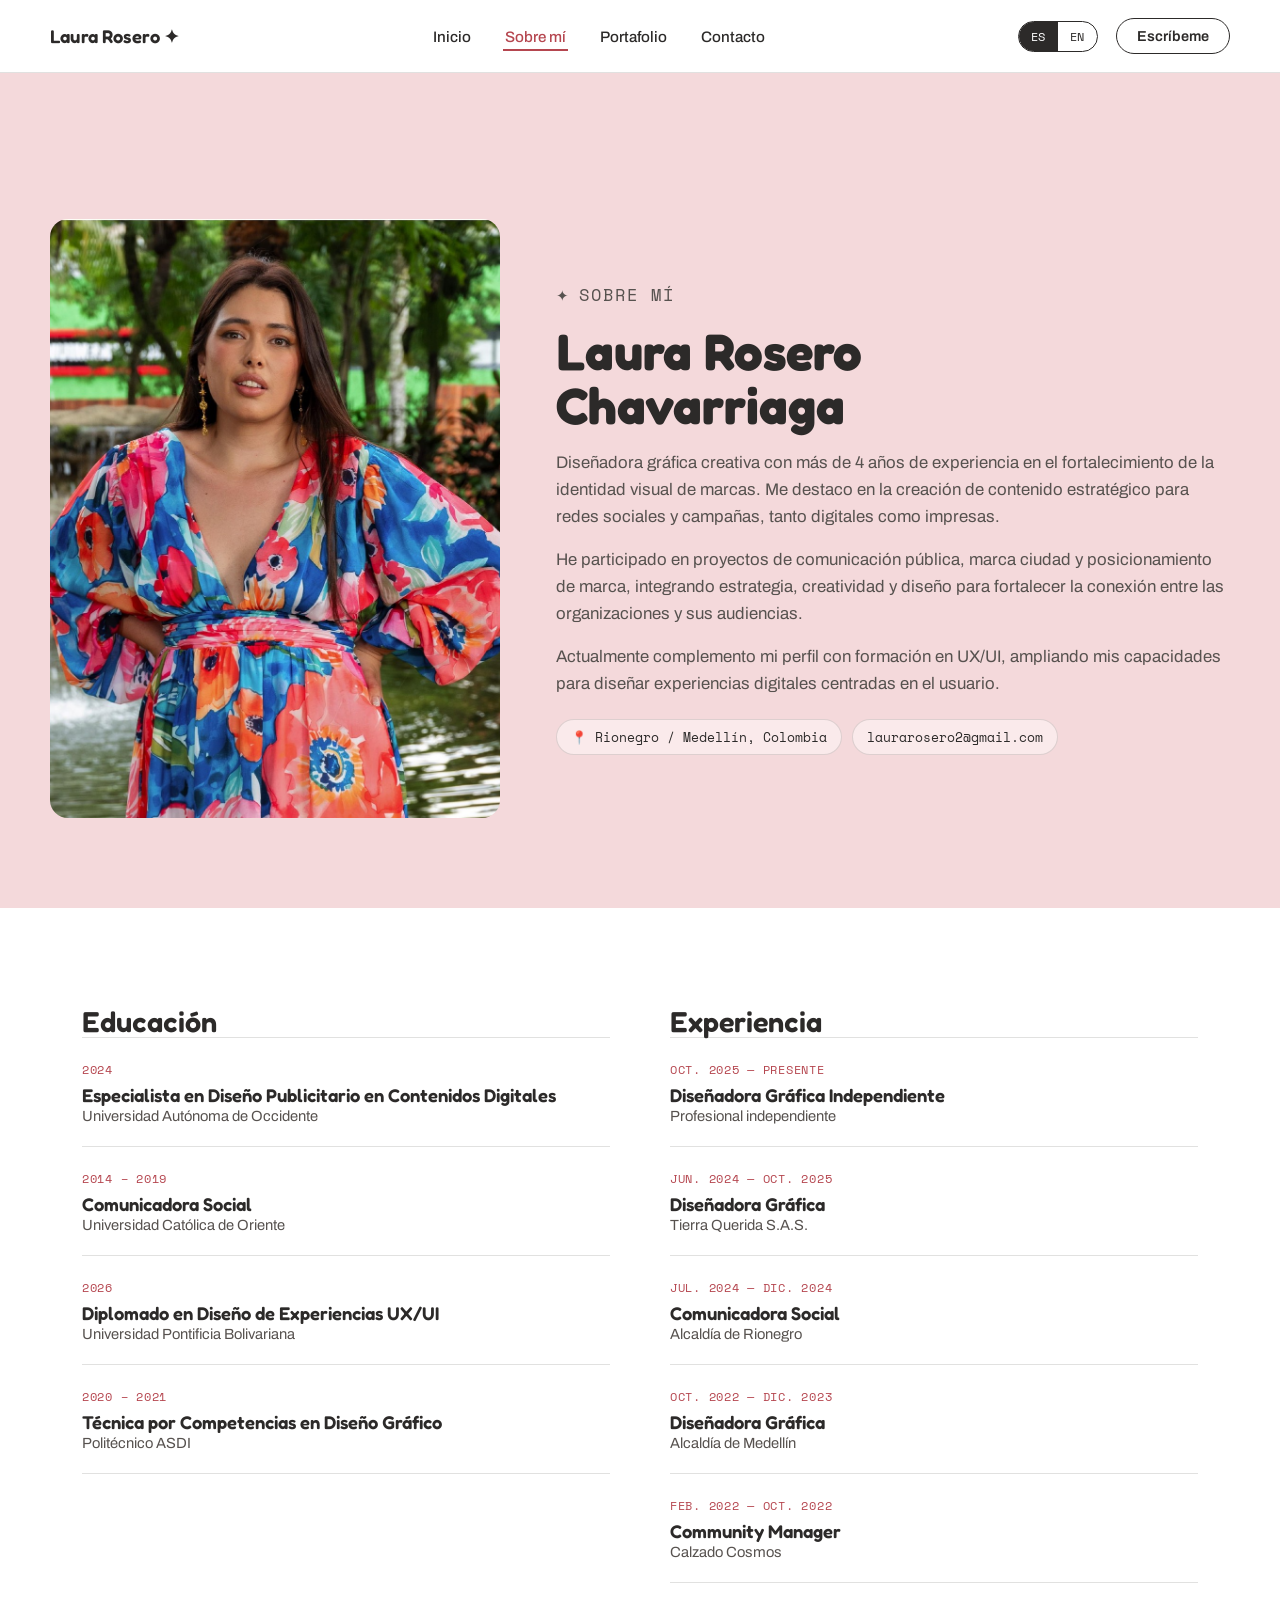
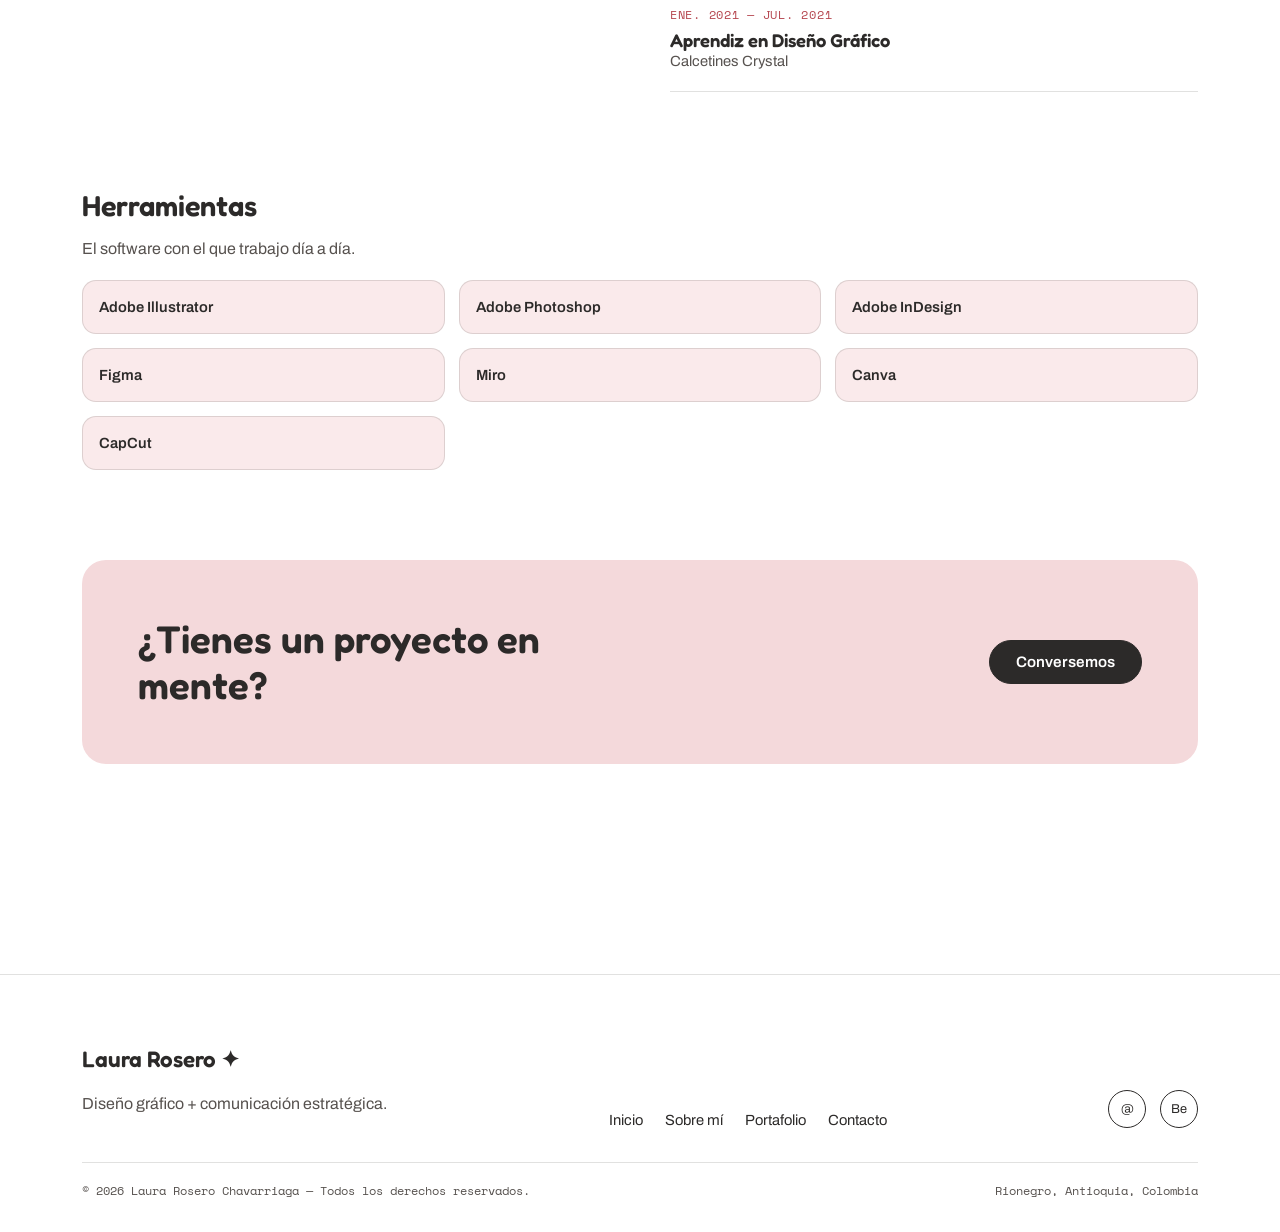
==== commit 72eadeb8: "Update about.html" ====
--- a/about.html
+++ b/about.html
@@ -47,3 +47,121 @@
 </section>
 
 <section>
+  <div class="wrap two-col">
+    <div>
+      <h2 class="section-title" data-i18n="edu_title" style="font-size:1.8rem;">Educación</h2>
+      <div class="timeline">
+        <div class="timeline-item">
+          <p class="when" data-i18n="edu_1_when">2024</p>
+          <h4 data-i18n="edu_1_title">Especialista en Diseño Publicitario en Contenidos Digitales</h4>
+          <p data-i18n="edu_1_where">Universidad Autónoma de Occidente</p>
+        </div>
+        <div class="timeline-item">
+          <p class="when" data-i18n="edu_2_when">2014 – 2019</p>
+          <h4 data-i18n="edu_2_title">Comunicadora Social</h4>
+          <p data-i18n="edu_2_where">Universidad Católica de Oriente</p>
+        </div>
+        <div class="timeline-item">
+          <p class="when" data-i18n="edu_3_when">2026</p>
+          <h4 data-i18n="edu_3_title">Diplomado en Diseño de Experiencias UX/UI</h4>
+          <p data-i18n="edu_3_where">Universidad Pontificia Bolivariana</p>
+        </div>
+        <div class="timeline-item">
+          <p class="when" data-i18n="edu_4_when">2020 – 2021</p>
+          <h4 data-i18n="edu_4_title">Técnica por Competencias en Diseño Gráfico</h4>
+          <p data-i18n="edu_4_where">Politécnico ASDI</p>
+        </div>
+      </div>
+    </div>
+
+    <div>
+      <h2 class="section-title" data-i18n="exp_title" style="font-size:1.8rem;">Experiencia</h2>
+      <div class="timeline">
+        <div class="timeline-item">
+          <p class="when" data-i18n="exp_1_when">Oct. 2025 — Presente</p>
+          <h4 data-i18n="exp_1_title">Diseñadora Gráfica Independiente</h4>
+          <p data-i18n="exp_1_where">Profesional independiente</p>
+        </div>
+        <div class="timeline-item">
+          <p class="when" data-i18n="exp_2_when">Jun. 2024 — Oct. 2025</p>
+          <h4 data-i18n="exp_2_title">Diseñadora Gráfica</h4>
+          <p data-i18n="exp_2_where">Tierra Querida S.A.S.</p>
+        </div>
+        <div class="timeline-item">
+          <p class="when" data-i18n="exp_3_when">Jul. 2024 — Dic. 2024</p>
+          <h4 data-i18n="exp_3_title">Comunicadora Social</h4>
+          <p data-i18n="exp_3_where">Alcaldía de Rionegro</p>
+        </div>
+        <div class="timeline-item">
+          <p class="when" data-i18n="exp_4_when">Oct. 2022 — Dic. 2023</p>
+          <h4 data-i18n="exp_4_title">Diseñadora Gráfica</h4>
+          <p data-i18n="exp_4_where">Alcaldía de Medellín</p>
+        </div>
+        <div class="timeline-item">
+          <p class="when" data-i18n="exp_5_when">Feb. 2022 — Oct. 2022</p>
+          <h4 data-i18n="exp_5_title">Community Manager</h4>
+          <p data-i18n="exp_5_where">Calzado Cosmos</p>
+        </div>
+        <div class="timeline-item">
+          <p class="when" data-i18n="exp_6_when">Ene. 2021 — Jul. 2021</p>
+          <h4 data-i18n="exp_6_title">Aprendiz en Diseño Gráfico</h4>
+          <p data-i18n="exp_6_where">Calcetines Crystal</p>
+        </div>
+      </div>
+    </div>
+  </div>
+</section>
+
+<section style="padding-top:0;">
+  <div class="wrap">
+    <h2 class="section-title" data-i18n="tools_title" style="font-size:1.8rem;">Herramientas</h2>
+    <p class="section-desc" data-i18n="tools_desc">El software con el que trabajo día a día.</p>
+    <div class="tools-grid">
+      <div class="tool-card">Adobe Illustrator</div>
+      <div class="tool-card">Adobe Photoshop</div>
+      <div class="tool-card">Adobe InDesign</div>
+      <div class="tool-card">Figma</div>
+      <div class="tool-card">Miro</div>
+      <div class="tool-card">Canva</div>
+      <div class="tool-card">CapCut</div>
+    </div>
+  </div>
+</section>
+
+<section style="padding-top:0;">
+  <div class="wrap">
+    <div class="cta-band">
+      <h2 data-i18n="cta_band_title">¿Tienes un proyecto en mente?</h2>
+      <a href="contact.html" class="btn btn-primary" data-i18n="cta_band_btn">Conversemos</a>
+    </div>
+  </div>
+</section>
+
+<footer class="site-footer">
+  <div class="wrap">
+    <div class="footer-grid">
+      <div>
+        <p class="footer-name">Laura Rosero ✦</p>
+        <p data-i18n="footer_tagline" style="color:var(--charcoal-soft); margin-top:6px;">Diseño gráfico + comunicación estratégica.</p>
+      </div>
+      <ul class="footer-links">
+        <li><a href="index.html" data-i18n="nav_home">Inicio</a></li>
+        <li><a href="about.html" data-i18n="nav_about">Sobre mí</a></li>
+        <li><a href="portfolio.html" data-i18n="nav_portfolio">Portafolio</a></li>
+        <li><a href="contact.html" data-i18n="nav_contact">Contacto</a></li>
+      </ul>
+      <div class="footer-social">
+        <a class="social-pill" href="mailto:laurarosero2@gmail.com" aria-label="Email">@</a>
+        <a class="social-pill" href="https://www.behance.net/laurarosero" target="_blank" rel="noopener" aria-label="Behance">Be</a>
+      </div>
+    </div>
+    <div class="footer-bottom">
+      <span>© 2026 Laura Rosero Chavarriaga — <span data-i18n="footer_rights">Todos los derechos reservados.</span></span>
+      <span>Rionegro, Antioquia, Colombia</span>
+    </div>
+  </div>
+</footer>
+
+<script src="i18n.js"></script>
+</body>
+</html>
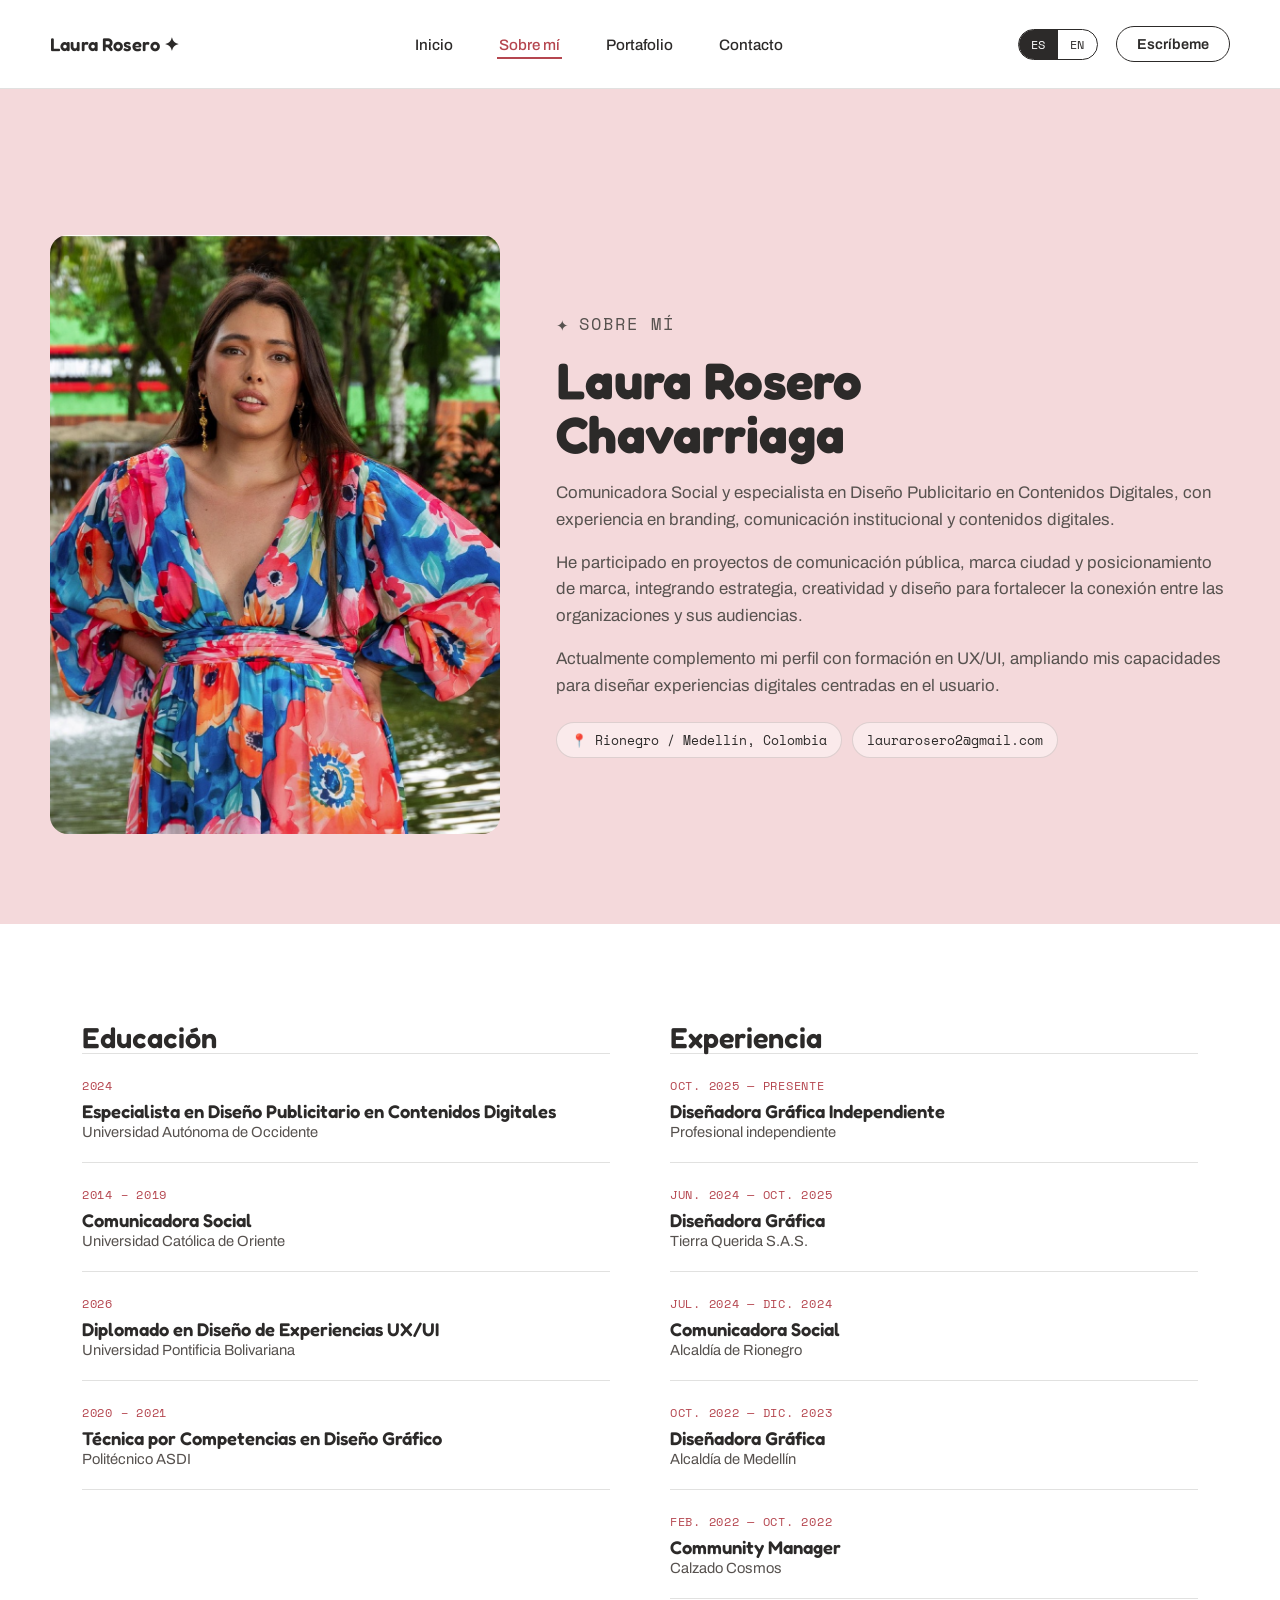
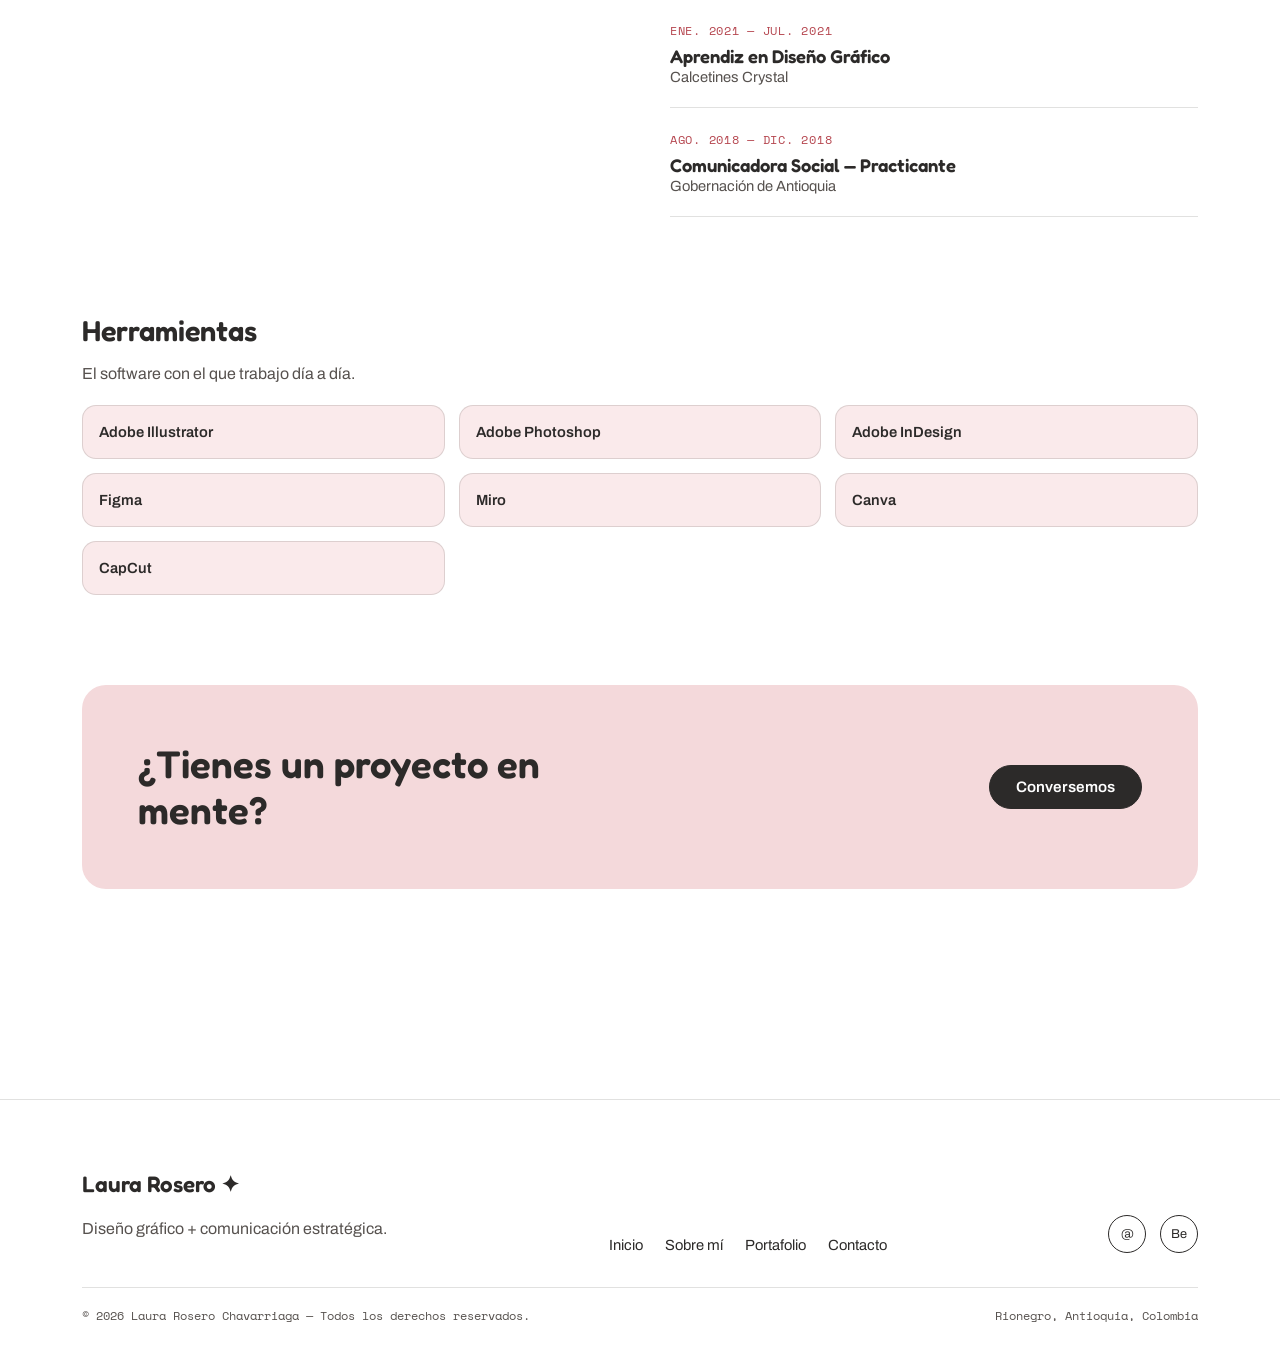
==== commit 55d3107b: "Update about.html" ====
--- a/about.html
+++ b/about.html
@@ -107,6 +107,11 @@
           <h4 data-i18n="exp_6_title">Aprendiz en Diseño Gráfico</h4>
           <p data-i18n="exp_6_where">Calcetines Crystal</p>
         </div>
+        <div class="timeline-item">
+          <p class="when" data-i18n="exp_7_when">Ago. 2018 — Dic. 2018</p>
+          <h4 data-i18n="exp_7_title">Comunicadora Social — Practicante</h4>
+          <p data-i18n="exp_7_where">Gobernación de Antioquia</p>
+        </div>
       </div>
     </div>
   </div>
--- a/styles.css
+++ b/styles.css
@@ -67,7 +67,7 @@
   display:flex;
   align-items:center;
   justify-content: space-between;
-  padding: 18px 0;
+  padding: 26px 0;
 }
 
 .logo{
@@ -80,7 +80,7 @@
 .nav-links{
   display:flex;
   align-items:center;
-  gap: 30px;
+  gap: 42px;
   list-style:none;
   margin:0; padding:0;
 }
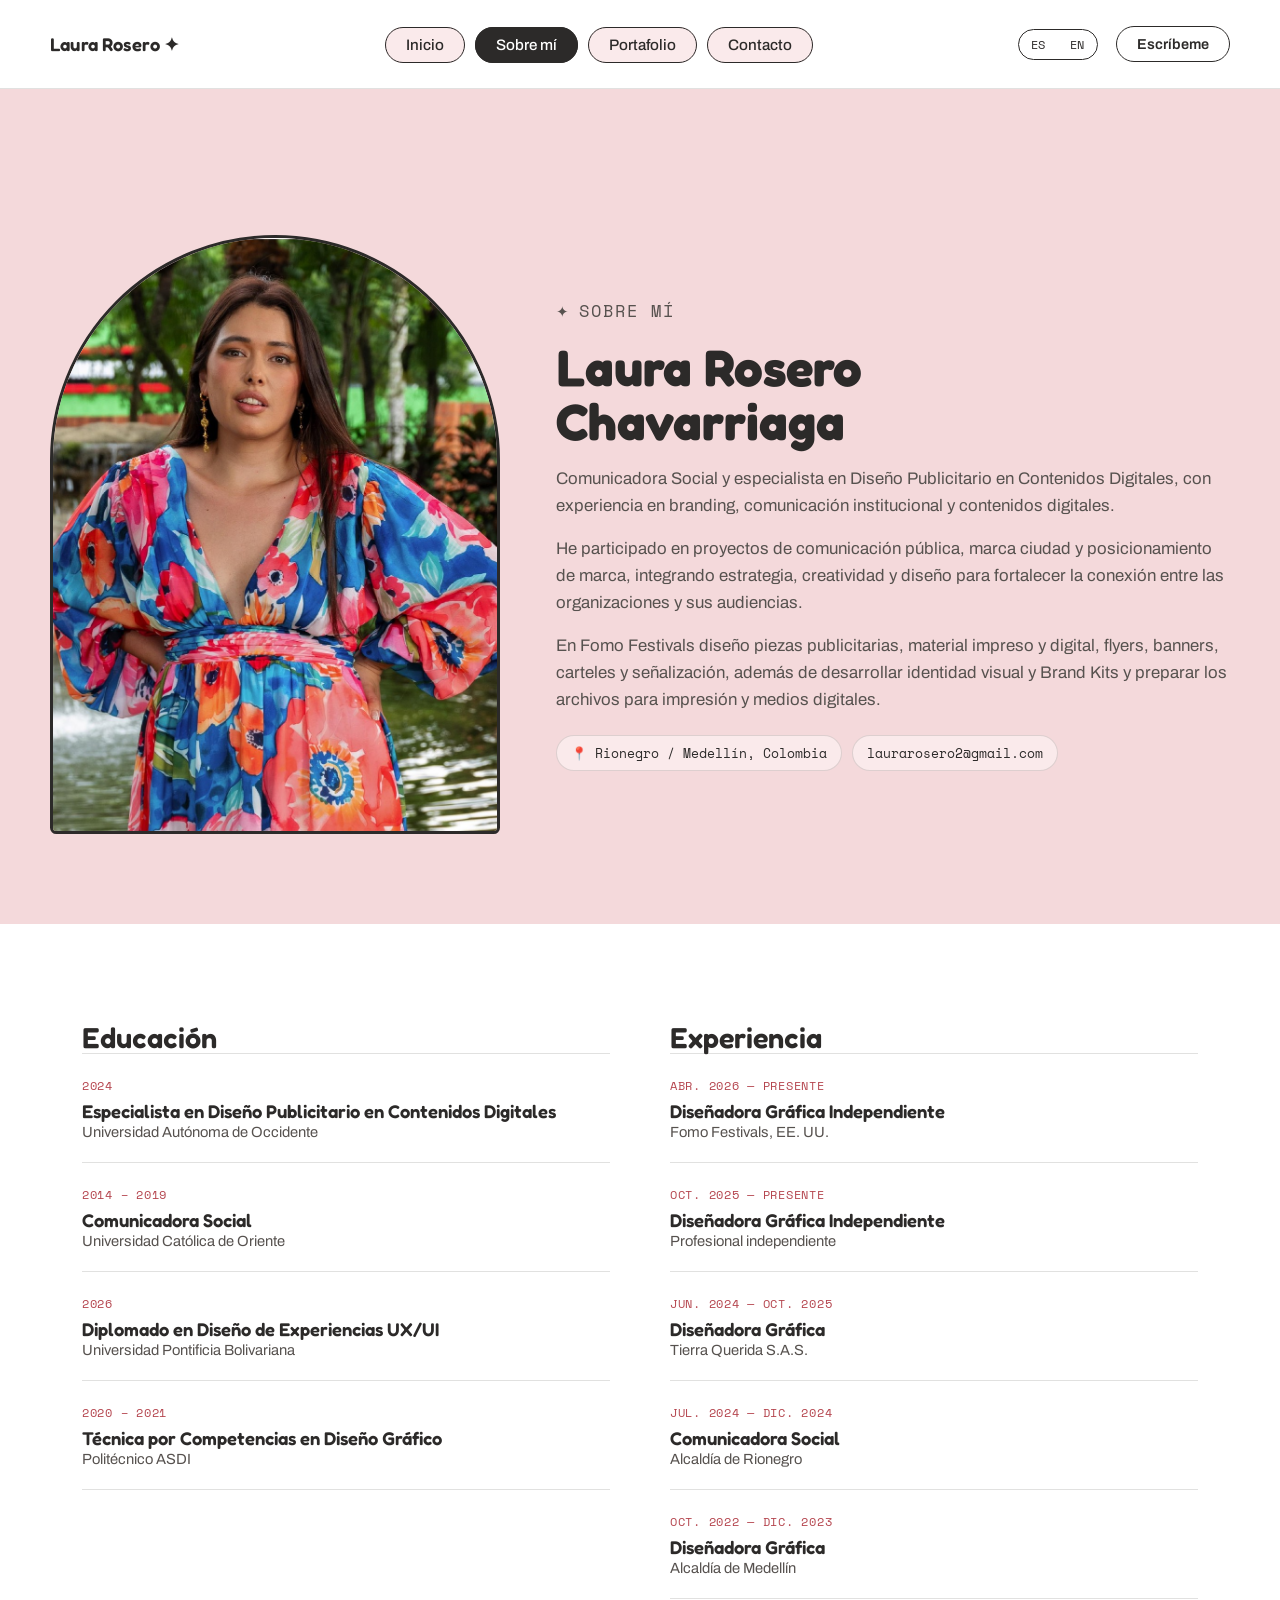
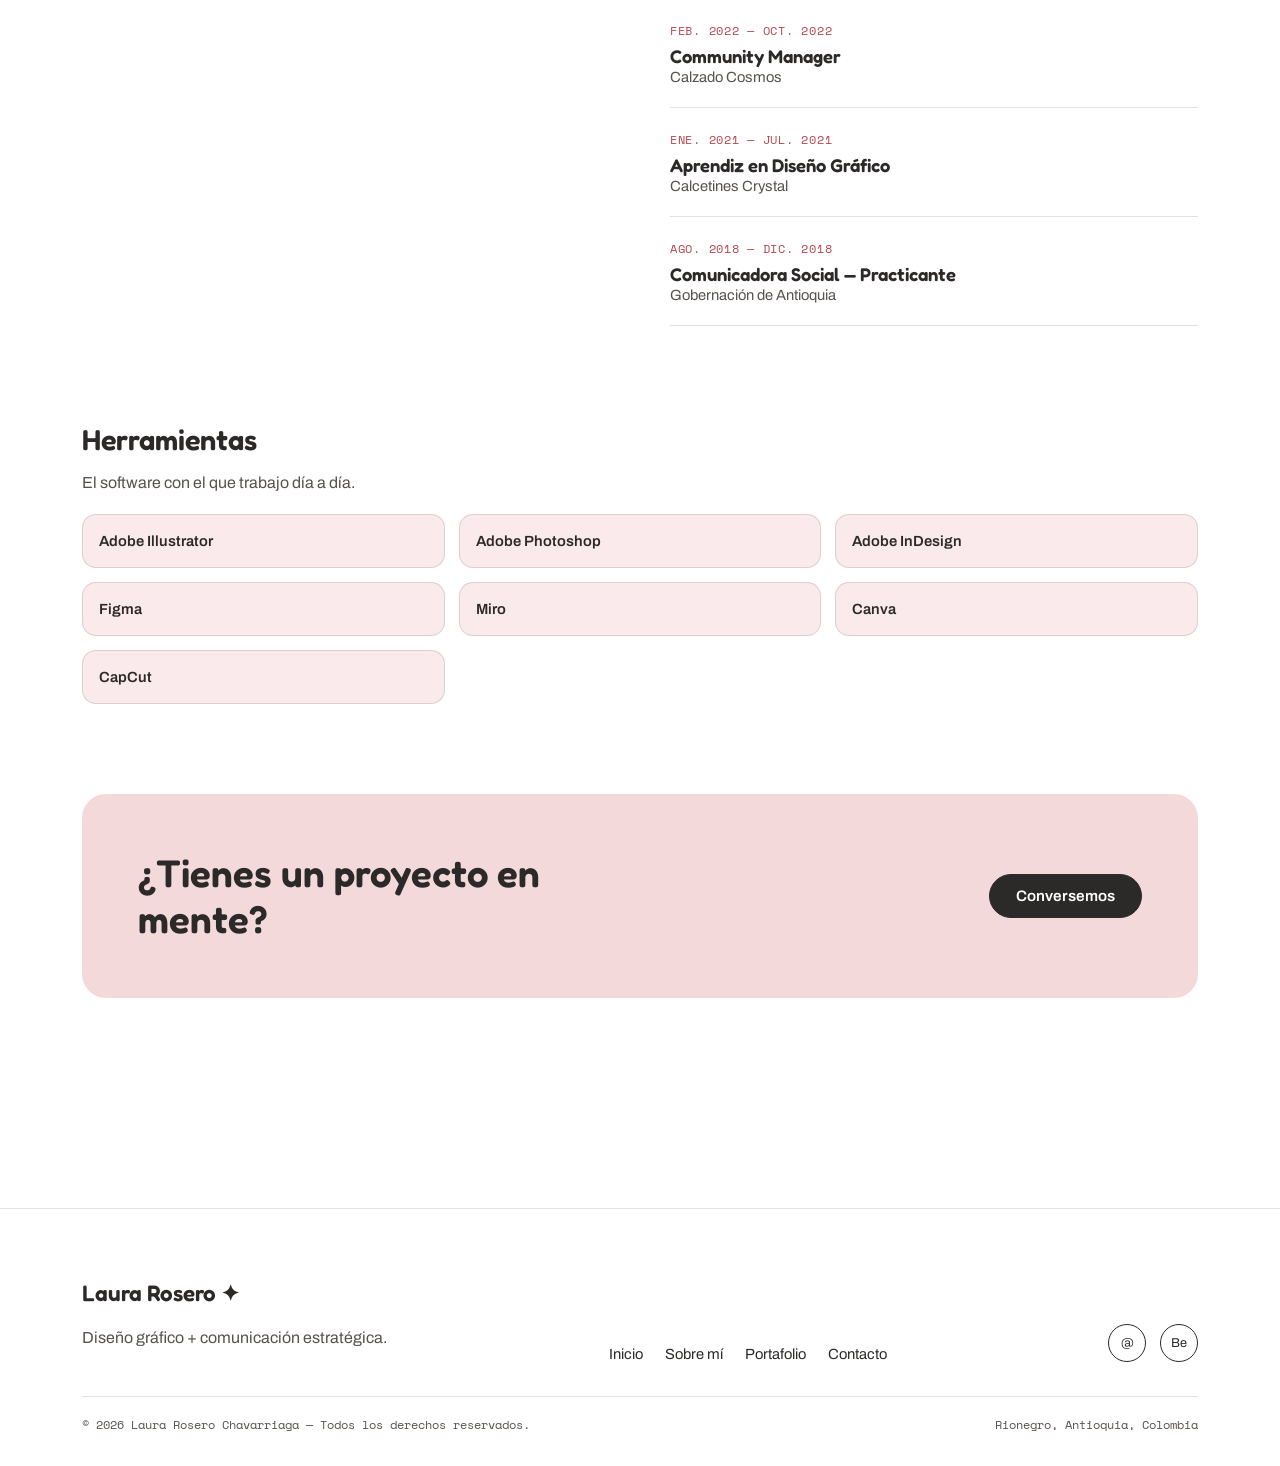
==== commit a45bd68b: "Update about.html" ====
--- a/about.html
+++ b/about.html
@@ -37,7 +37,7 @@
       <h1 data-i18n="about_title">Laura Rosero<br>Chavarriaga</h1>
       <p data-i18n="about_p1">Comunicadora Social y especialista en Diseño Publicitario en Contenidos Digitales, con experiencia en branding, comunicación institucional y contenidos digitales.</p>
       <p data-i18n="about_p2">He participado en proyectos de comunicación pública, marca ciudad y posicionamiento de marca, integrando estrategia, creatividad y diseño para fortalecer la conexión entre las organizaciones y sus audiencias.</p>
-      <p data-i18n="about_p3">Actualmente complemento mi perfil con formación en UX/UI, ampliando mis capacidades para diseñar experiencias digitales centradas en el usuario.</p>
+      <p data-i18n="about_p3">En Fomo Festivals diseño piezas publicitarias, material impreso y digital, flyers, banners, carteles y señalización, además de desarrollar identidad visual y Brand Kits y preparar los archivos para impresión y medios digitales.</p>
       <div class="pill-row">
         <span class="pill" data-i18n="about_location">📍 Rionegro / Medellín, Colombia</span>
         <span class="pill">laurarosero2@gmail.com</span>
@@ -77,6 +77,11 @@
     <div>
       <h2 class="section-title" data-i18n="exp_title" style="font-size:1.8rem;">Experiencia</h2>
       <div class="timeline">
+        <div class="timeline-item">
+          <p class="when" data-i18n="fomo_when">Abr. 2026 — Presente</p>
+          <h4 data-i18n="fomo_title">Diseñadora Gráfica Independiente</h4>
+          <p data-i18n="fomo_where">Fomo Festivals, EE. UU.</p>
+        </div>
         <div class="timeline-item">
           <p class="when" data-i18n="exp_1_when">Oct. 2025 — Presente</p>
           <h4 data-i18n="exp_1_title">Diseñadora Gráfica Independiente</h4>
--- a/styles.css
+++ b/styles.css
@@ -14,7 +14,7 @@
   --charcoal-soft: #57524f;
   --white: #ffffff;
   --line: rgba(44,42,41,0.14);
-  --accent: #b5464f; /* deep rose, used sparingly for CTAs/links on hover */
+  --accent: #b5464f;
 
   --font-display: 'Fredoka', ui-rounded, sans-serif;
   --font-body: 'Archivo', 'Helvetica Neue', Arial, sans-serif;
@@ -558,6 +558,86 @@
 }
 .portfolio-card.hidden{ display:none; }
 
+/* ---------- portfolio carousel ---------- */
+.carousel-card{
+  background: var(--pink-soft);
+  border: 1px solid var(--line);
+  border-radius: 20px;
+  padding: 20px 20px 26px;
+}
+.carousel-track{
+  display:flex;
+  gap:16px;
+  overflow-x:auto;
+  scroll-snap-type:x mandatory;
+  -webkit-overflow-scrolling:touch;
+  scrollbar-width:none;
+  padding-bottom: 2px;
+}
+.carousel-track::-webkit-scrollbar{ display:none; }
+.carousel-slide{
+  flex:0 0 auto;
+  width:min(520px,78%);
+  scroll-snap-align:center;
+}
+.carousel-slide .thumb{
+  aspect-ratio:4/3;
+  border-radius:14px;
+  overflow:hidden;
+  background: var(--white);
+}
+.carousel-slide .thumb img{ width:100%; height:100%; object-fit:cover; }
+
+/* Variant for graphic / collage pieces (multi-panel social posts with
+   text and logos at the edges) — shows the whole piece, centered,
+   inside the same fixed frame size the other cards use (no cropping,
+   no stretching). Used by Alaya Equs and Viora Arquitectura. */
+.carousel-slide .thumb.contain{
+  aspect-ratio: 4/3;
+  background: var(--white);
+}
+.carousel-slide .thumb.contain img{
+  width: 100%;
+  height: 100%;
+  object-fit: contain;
+  object-position: center;
+}
+
+.carousel-slide .meta{ padding-top:14px; }
+.carousel-slide .cat{
+  font-family: var(--font-mono);
+  font-size: 0.72rem;
+  text-transform:uppercase;
+  letter-spacing:0.08em;
+  color: var(--accent);
+}
+.carousel-slide h3{
+  font-family: var(--font-display);
+  font-weight:600;
+  font-size: 1.15rem;
+  margin: 6px 0 0;
+}
+.carousel-dots{
+  display:flex;
+  gap:8px;
+  justify-content:center;
+  margin-top:18px;
+}
+.carousel-dot{
+  width:7px; height:7px;
+  border-radius:50%;
+  background: var(--line);
+  border:none;
+  padding:0;
+  cursor:pointer;
+  transition: background .2s ease, transform .2s ease;
+}
+.carousel-dot.active{
+  background: var(--charcoal);
+  transform: scale(1.25);
+}
+.carousel-dots:empty{ display:none; }
+
 /* ---------- contact page ---------- */
 .contact-grid{
   display:grid;
@@ -610,17 +690,18 @@
 
 /* ---------- responsive ---------- */
 @media (max-width: 880px){
+  .nav{ padding: 20px 0; }
   .hero-inner, .about-hero, .two-col, .contact-grid{ grid-template-columns: 1fr; }
   .hero-photo{ order:-1; max-width: 320px; margin: 0 auto; }
   .work-grid, .portfolio-grid, .tools-grid{ grid-template-columns: repeat(2,1fr); }
   .nav-links{
-    position: fixed;
-    top: 66px; left:0; right:0;
+    position: absolute;
+    top: 100%; left:0; right:0;
     background: var(--white);
     flex-direction: column;
     align-items:flex-start;
-    padding: 20px 24px 28px;
-    gap: 16px;
+    padding: 24px 24px 32px;
+    gap: 18px;
     border-bottom: 1px solid var(--line);
     transform: translateY(-130%);
     transition: transform .25s ease;
@@ -636,4 +717,82 @@
   .work-grid, .portfolio-grid, .tools-grid{ grid-template-columns: 1fr; }
   .wrap{ padding: 0 20px; }
   .cta-band{ padding: 34px 26px; }
-}
+  .carousel-slide{ width: min(320px, 85%); }
+  .carousel-card{ padding: 16px 16px 22px; }
+}
+
+
+/* ===========================================================
+   Nueva estructura nov 2026 — misma paleta (rosa, carbón, blanco).
+   Pestañas tipo carpeta, hero con arco, cinta de servicios,
+   lista de servicios, panel de proyectos, etiquetas.
+   =========================================================== */
+.nav-links{ gap:10px; }
+.nav-links a{ padding:9px 20px; border-radius:999px; background:var(--pink-soft); border:1.5px solid var(--charcoal); }
+.nav-links a::after{ display:none; }
+.nav-links a.active{ background:var(--charcoal); color:var(--white); }
+
+.hero2{ background:var(--pink); border-radius:0 0 56px 56px; padding:56px 0 72px; }
+.hero2-inner{ display:grid; grid-template-columns:1.15fr .85fr; gap:48px; align-items:center; }
+.hero2 h1{ font-family:var(--font-display); font-weight:700; text-transform:uppercase; font-size:clamp(3rem,7.4vw,6.4rem); line-height:.9; letter-spacing:-0.02em; margin:14px 0 22px; }
+.hero2 .lede{ font-size:1.1rem; max-width:46ch; color:var(--charcoal-soft); margin:0 0 28px; line-height:1.55; }
+.hero2-photo{ position:relative; max-width:400px; width:100%; margin-left:auto; }
+.arch{ border:3px solid var(--charcoal); border-radius:999px 999px 28px 28px; overflow:hidden; background:var(--pink-deep); aspect-ratio:3/4; }
+.arch img{ width:100%; height:100%; object-fit:cover; object-position:top; }
+.sticker{ position:absolute; bottom:22px; left:-30px; background:var(--charcoal); color:var(--white); border-radius:999px; padding:14px 22px; font-family:var(--font-mono); font-size:.78rem; line-height:1.5; transform:rotate(-6deg); box-shadow:0 12px 30px rgba(0,0,0,.18); }
+
+.marquee{ background:var(--charcoal); color:var(--pink); overflow:hidden; padding:16px 0; margin-top:-28px; position:relative; }
+.marquee-track{ display:flex; width:max-content; animation:marq 38s linear infinite; }
+.marquee-track span{ font-family:var(--font-display); font-weight:600; font-size:1.3rem; white-space:nowrap; padding:0 36px; }
+@keyframes marq{ to{ transform:translateX(-50%); } }
+
+.intro-grid{ display:grid; grid-template-columns:1fr 1fr; gap:24px; align-items:stretch; }
+.intro-card{ background:var(--pink); border:2px solid var(--charcoal); border-radius:32px; padding:40px; display:flex; flex-direction:column; gap:22px; align-items:flex-start; }
+.intro-text{ font-family:var(--font-display); font-weight:600; font-size:clamp(1.3rem,2.3vw,1.8rem); line-height:1.25; margin:0; }
+.svc-list{ display:flex; flex-direction:column; gap:10px; }
+.svc-list a{ flex:1; display:flex; justify-content:space-between; align-items:center; padding:0 28px; border:2px solid var(--charcoal); border-radius:999px; font-family:var(--font-display); font-weight:600; font-size:1.25rem; transition:background .2s ease,color .2s ease; }
+.svc-list a:nth-child(odd){ background:var(--pink-soft); }
+.svc-list a:nth-child(even){ background:var(--pink-deep); }
+.svc-list a:hover{ background:var(--charcoal); color:var(--white); }
+
+.works-panel{ background:var(--pink-deep); border:2px solid var(--charcoal); border-radius:40px; padding:48px; }
+.works-panel .work-card{ background:var(--white); border:2px solid var(--charcoal); }
+.works-panel .section-desc{ color:var(--charcoal); }
+
+.tag-row{ display:flex; flex-wrap:wrap; gap:10px; margin-top:18px; }
+.tag{ border:2px solid var(--charcoal); border-radius:999px; padding:10px 22px; font-weight:600; background:var(--white); }
+.tag:nth-child(3n+2){ background:var(--pink); }
+.tag:nth-child(3n+3){ background:var(--pink-deep); }
+
+/* pestañas tipo carpeta en Portafolio */
+.filter-row{ gap:6px; margin-bottom:0; border-bottom:2px solid var(--charcoal); }
+.filter-btn{ border:2px solid var(--charcoal); border-bottom:none; border-radius:18px 18px 0 0; background:var(--pink-soft); padding:12px 20px; margin-bottom:-2px; }
+.filter-btn:nth-child(even){ background:var(--pink-deep); }
+.filter-btn.active, .filter-btn:hover{ background:var(--charcoal); color:var(--white); }
+.portfolio-grid, .carousel-card{ border-radius:28px; }
+.carousel-card{ border:2px solid var(--charcoal); }
+
+.about-hero img{ border:3px solid var(--charcoal); border-radius:999px 999px 28px 28px; }
+.chip-row{ display:flex; gap:10px; flex-wrap:wrap; }
+.chip-row .pill{ font-family:var(--font-body); font-size:.9rem; font-weight:600; padding:10px 18px; border:2px solid var(--charcoal); }
+.chip-row .pill:nth-child(even){ background:var(--pink); }
+
+@media (max-width:880px){
+  .hero2-inner, .intro-grid{ grid-template-columns:1fr; }
+  .hero2-photo{ margin:0 auto; max-width:320px; }
+  .sticker{ left:-10px; }
+  .works-panel{ padding:28px 20px; border-radius:28px; }
+  .svc-list a{ padding:18px 24px; }
+  .nav-links a{ background:none; border:none; padding:4px 2px; }
+}
+
+/* miniaturas del inicio: piezas completas, sin recortar */
+.work-card .thumb.contain{ background:var(--white); margin:0; }
+.work-card .thumb.contain img{ object-fit:contain; padding:10px; }
+.works-panel .work-card:hover .thumb.contain img{ transform:none; }
+
+/* Fomo Festivals: imágenes a la misma altura y ancho natural, sin marcos blancos */
+.carousel-card.fit .carousel-slide{ width:auto; }
+.carousel-card.fit .carousel-slide .thumb{ aspect-ratio:auto; background:none; border-radius:16px; overflow:hidden; }
+.carousel-card.fit .carousel-slide .thumb img{ height:440px; width:auto; max-width:none; object-fit:cover; display:block; border-radius:16px; }
+@media (max-width:560px){ .carousel-card.fit .carousel-slide .thumb img{ height:300px; } }
